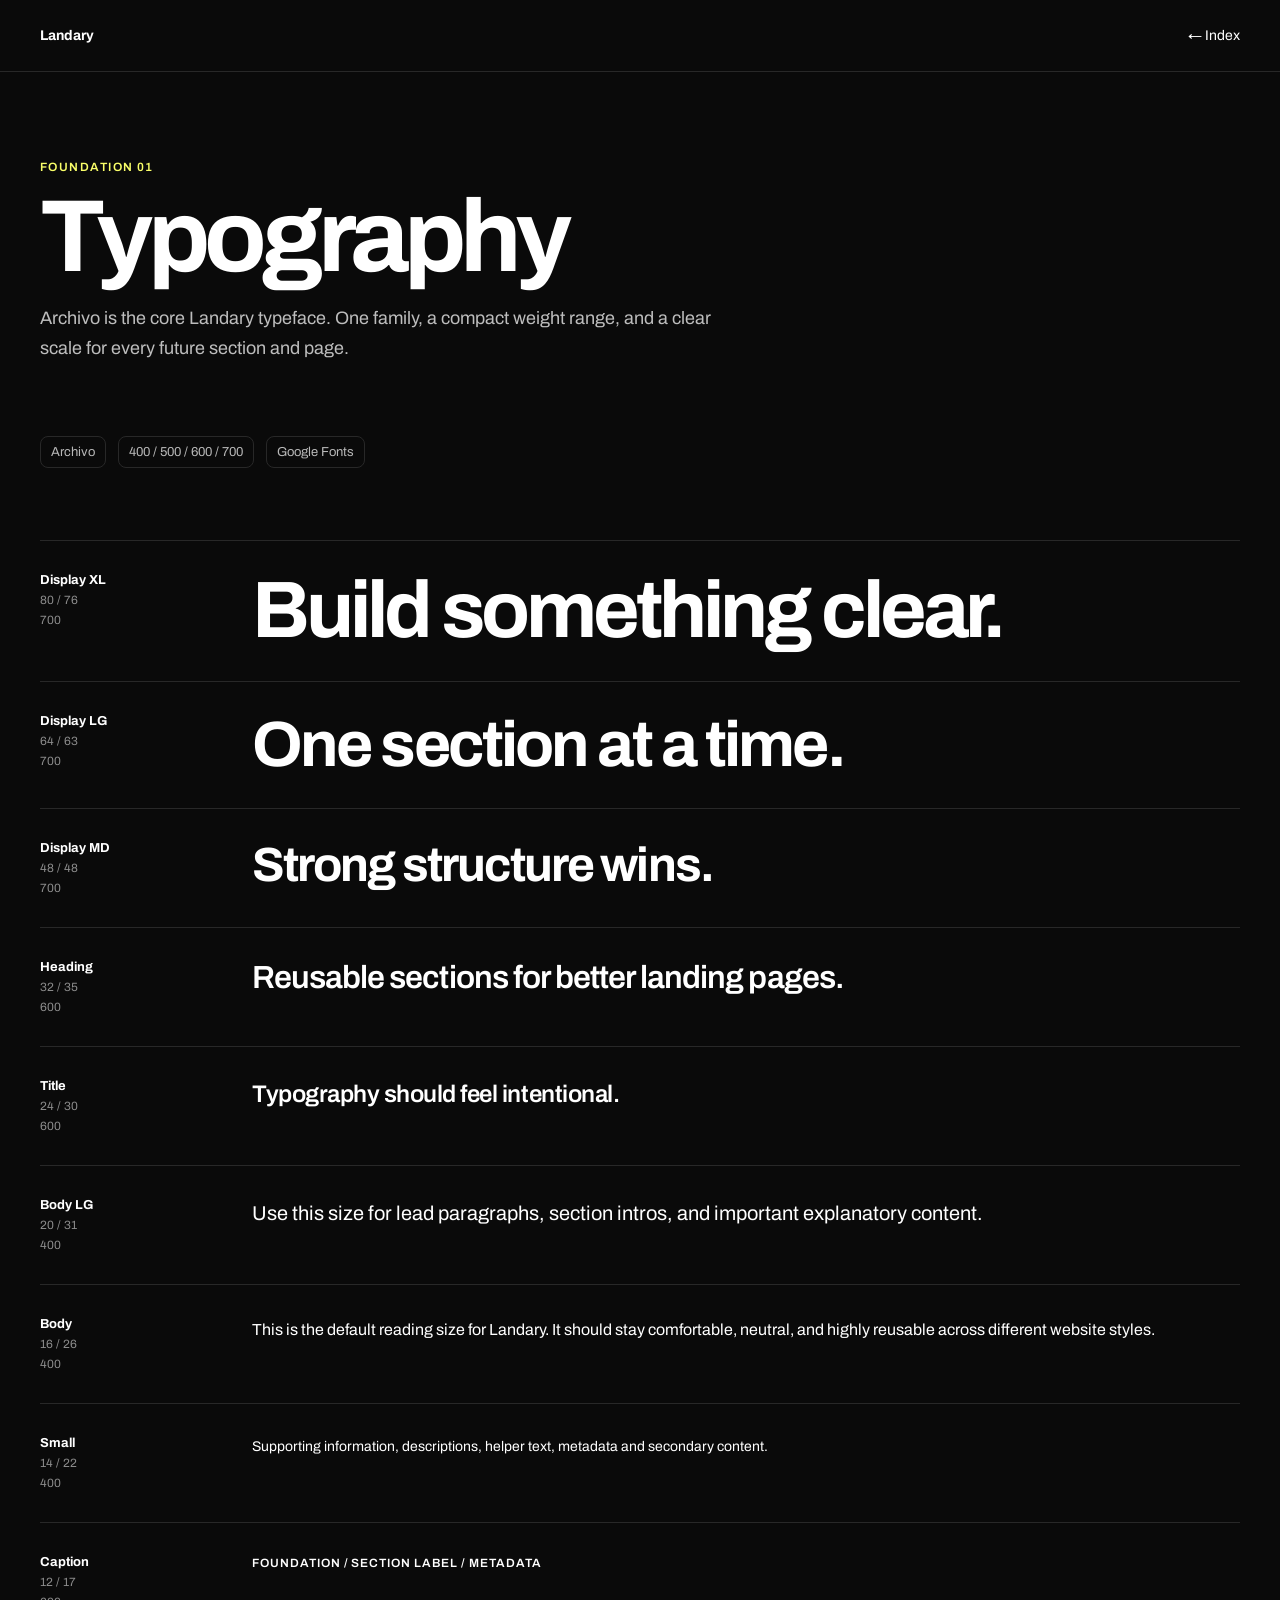
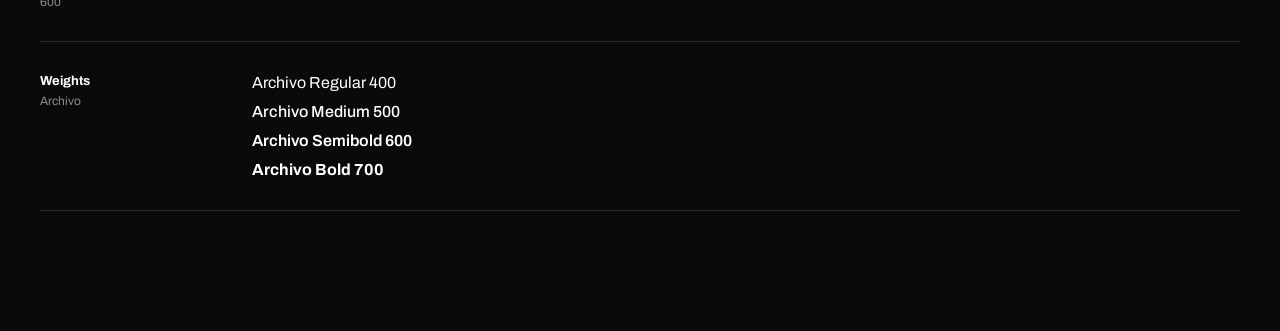
==== typography.html @ 21b73876 "Add Archivo typography foundation" ====
<!doctype html>
<html lang="en">
<head>
  <meta charset="UTF-8" />
  <meta name="viewport" content="width=device-width, initial-scale=1.0" />
  <title>Landary — Typography</title>
  <style>
    @import url('https://fonts.googleapis.com/css2?family=Archivo:wght@400;500;600;700&display=swap');
    *{box-sizing:border-box}
    :root{--bg:#0a0a0a;--surface:#141414;--line:#282828;--text:#fff;--muted:#8c8c8c;--accent:#faff69}
    html,body{margin:0;background:var(--bg);color:var(--text);font-family:'Archivo',sans-serif}
    body{min-height:100vh}
    header{height:72px;display:flex;align-items:center;justify-content:space-between;padding:0 max(24px,calc((100vw - 1200px)/2));border-bottom:1px solid var(--line)}
    header a{color:var(--text);text-decoration:none;font-size:14px}
    .brand{font-weight:700}
    main{width:min(calc(100% - 48px),1200px);margin:0 auto;padding:88px 0 120px}
    .eyebrow{margin:0 0 16px;color:var(--accent);font-size:12px;font-weight:600;letter-spacing:.12em;text-transform:uppercase}
    h1{margin:0 0 20px;font-size:clamp(58px,8vw,112px);line-height:.92;letter-spacing:-.055em}
    .intro{max-width:680px;margin:0 0 72px;color:#bdbdbd;font-size:18px;line-height:1.65}
    .meta{display:flex;gap:12px;flex-wrap:wrap;margin-bottom:72px}
    .meta span{padding:8px 10px;border:1px solid var(--line);border-radius:8px;color:#b8b8b8;font-size:13px}
    .specimen{border-top:1px solid var(--line)}
    .row{display:grid;grid-template-columns:180px minmax(0,1fr);gap:32px;padding:32px 0;border-bottom:1px solid var(--line)}
    .label{display:grid;align-content:start;gap:6px;color:var(--muted);font-size:12px}
    .label strong{color:#fff;font-size:13px}
    .display-xl{font-size:80px;line-height:.95;letter-spacing:-.05em;font-weight:700}
    .display-lg{font-size:64px;line-height:.98;letter-spacing:-.045em;font-weight:700}
    .display-md{font-size:48px;line-height:1;letter-spacing:-.04em;font-weight:700}
    .heading{font-size:32px;line-height:1.1;letter-spacing:-.03em;font-weight:600}
    .title{font-size:24px;line-height:1.25;letter-spacing:-.02em;font-weight:600}
    .body-lg{font-size:20px;line-height:1.55;font-weight:400}
    .body{font-size:16px;line-height:1.6;font-weight:400}
    .small{font-size:14px;line-height:1.55;font-weight:400}
    .caption{font-size:12px;line-height:1.4;font-weight:600;letter-spacing:.08em;text-transform:uppercase}
    .weights{display:grid;gap:12px}
    .weights span:nth-child(1){font-weight:400}.weights span:nth-child(2){font-weight:500}.weights span:nth-child(3){font-weight:600}.weights span:nth-child(4){font-weight:700}
    @media(max-width:700px){main{width:min(calc(100% - 32px),1200px);padding-top:64px}.row{grid-template-columns:1fr;gap:16px}.display-xl{font-size:52px}.display-lg{font-size:44px}.display-md{font-size:38px}}
  </style>
</head>
<body>
  <header><a class="brand" href="./">Landary</a><a href="./">← Index</a></header>
  <main>
    <p class="eyebrow">Foundation 01</p>
    <h1>Typography</h1>
    <p class="intro">Archivo is the core Landary typeface. One family, a compact weight range, and a clear scale for every future section and page.</p>
    <div class="meta"><span>Archivo</span><span>400 / 500 / 600 / 700</span><span>Google Fonts</span></div>
    <section class="specimen">
      <div class="row"><div class="label"><strong>Display XL</strong><span>80 / 76</span><span>700</span></div><div class="display-xl">Build something clear.</div></div>
      <div class="row"><div class="label"><strong>Display LG</strong><span>64 / 63</span><span>700</span></div><div class="display-lg">One section at a time.</div></div>
      <div class="row"><div class="label"><strong>Display MD</strong><span>48 / 48</span><span>700</span></div><div class="display-md">Strong structure wins.</div></div>
      <div class="row"><div class="label"><strong>Heading</strong><span>32 / 35</span><span>600</span></div><div class="heading">Reusable sections for better landing pages.</div></div>
      <div class="row"><div class="label"><strong>Title</strong><span>24 / 30</span><span>600</span></div><div class="title">Typography should feel intentional.</div></div>
      <div class="row"><div class="label"><strong>Body LG</strong><span>20 / 31</span><span>400</span></div><div class="body-lg">Use this size for lead paragraphs, section intros, and important explanatory content.</div></div>
      <div class="row"><div class="label"><strong>Body</strong><span>16 / 26</span><span>400</span></div><div class="body">This is the default reading size for Landary. It should stay comfortable, neutral, and highly reusable across different website styles.</div></div>
      <div class="row"><div class="label"><strong>Small</strong><span>14 / 22</span><span>400</span></div><div class="small">Supporting information, descriptions, helper text, metadata and secondary content.</div></div>
      <div class="row"><div class="label"><strong>Caption</strong><span>12 / 17</span><span>600</span></div><div class="caption">Foundation / Section label / Metadata</div></div>
      <div class="row"><div class="label"><strong>Weights</strong><span>Archivo</span></div><div class="weights"><span>Archivo Regular 400</span><span>Archivo Medium 500</span><span>Archivo Semibold 600</span><span>Archivo Bold 700</span></div></div>
    </section>
  </main>
</body>
</html>
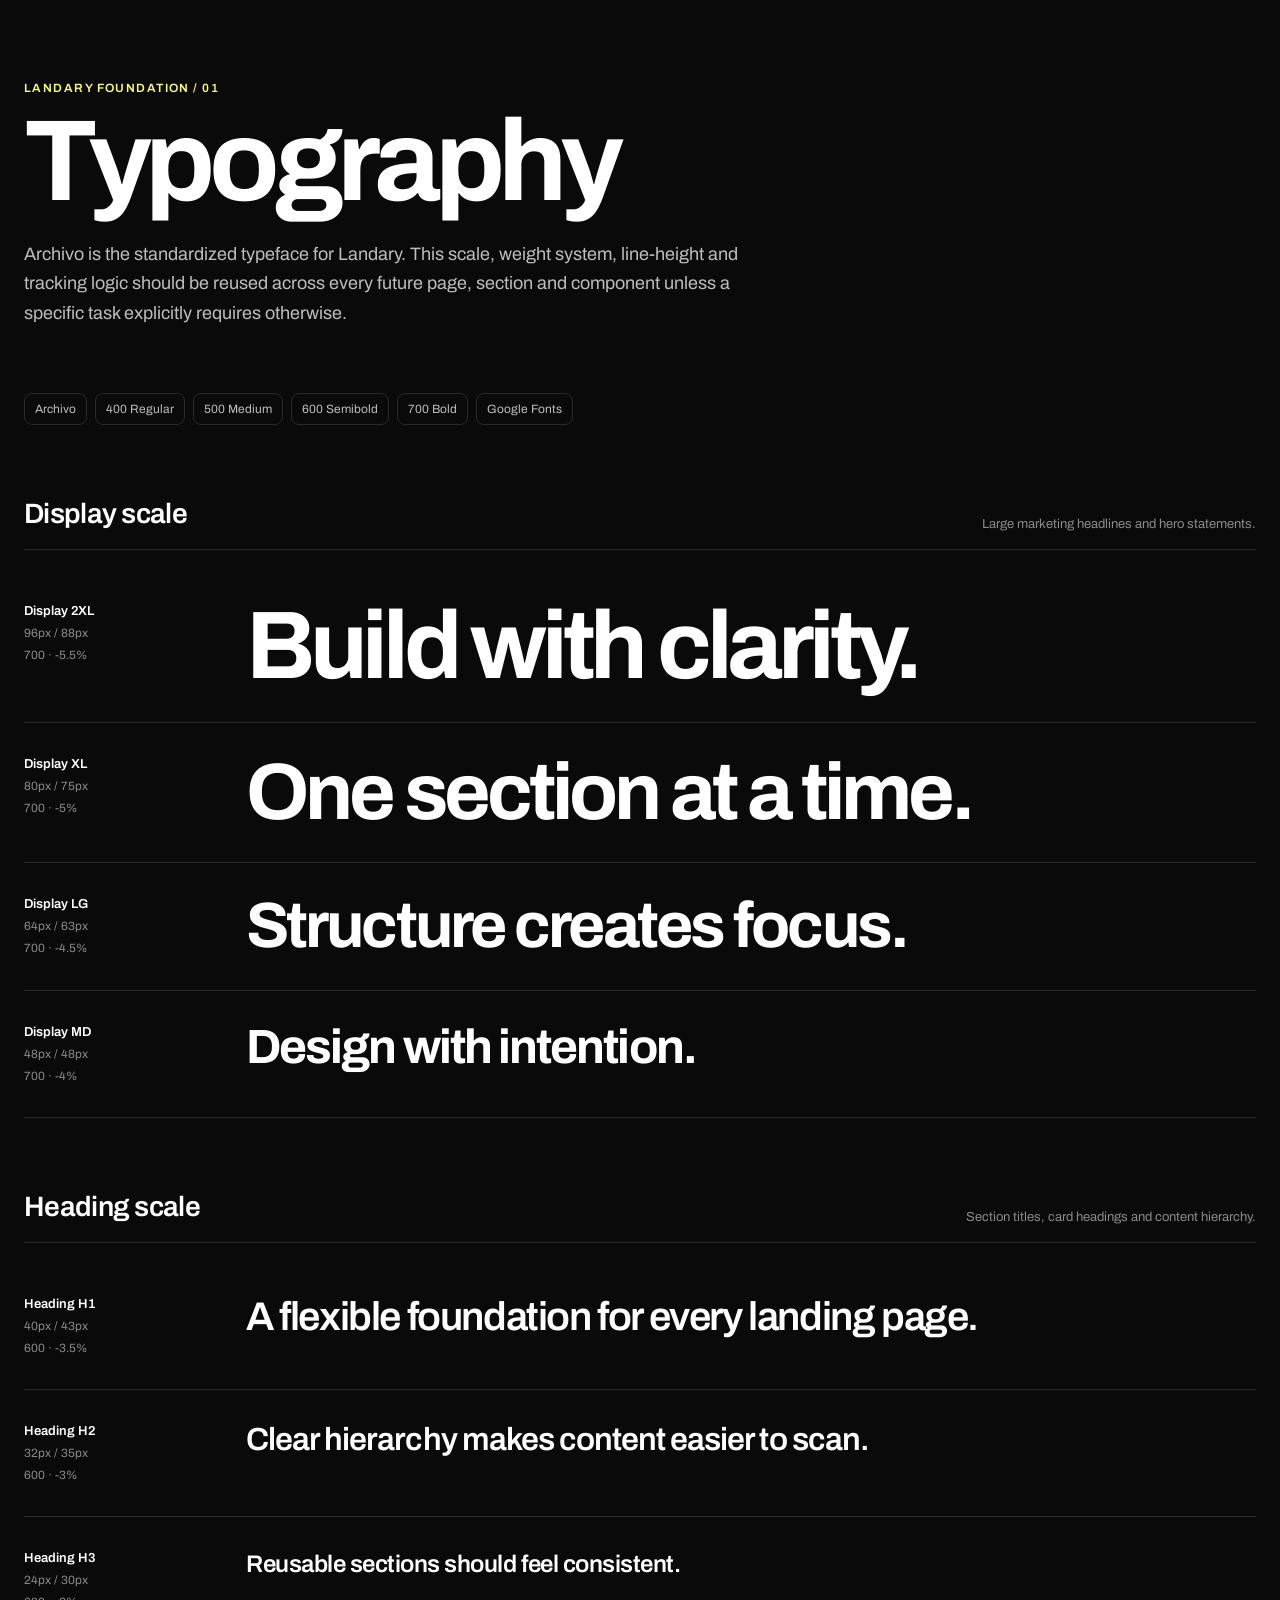
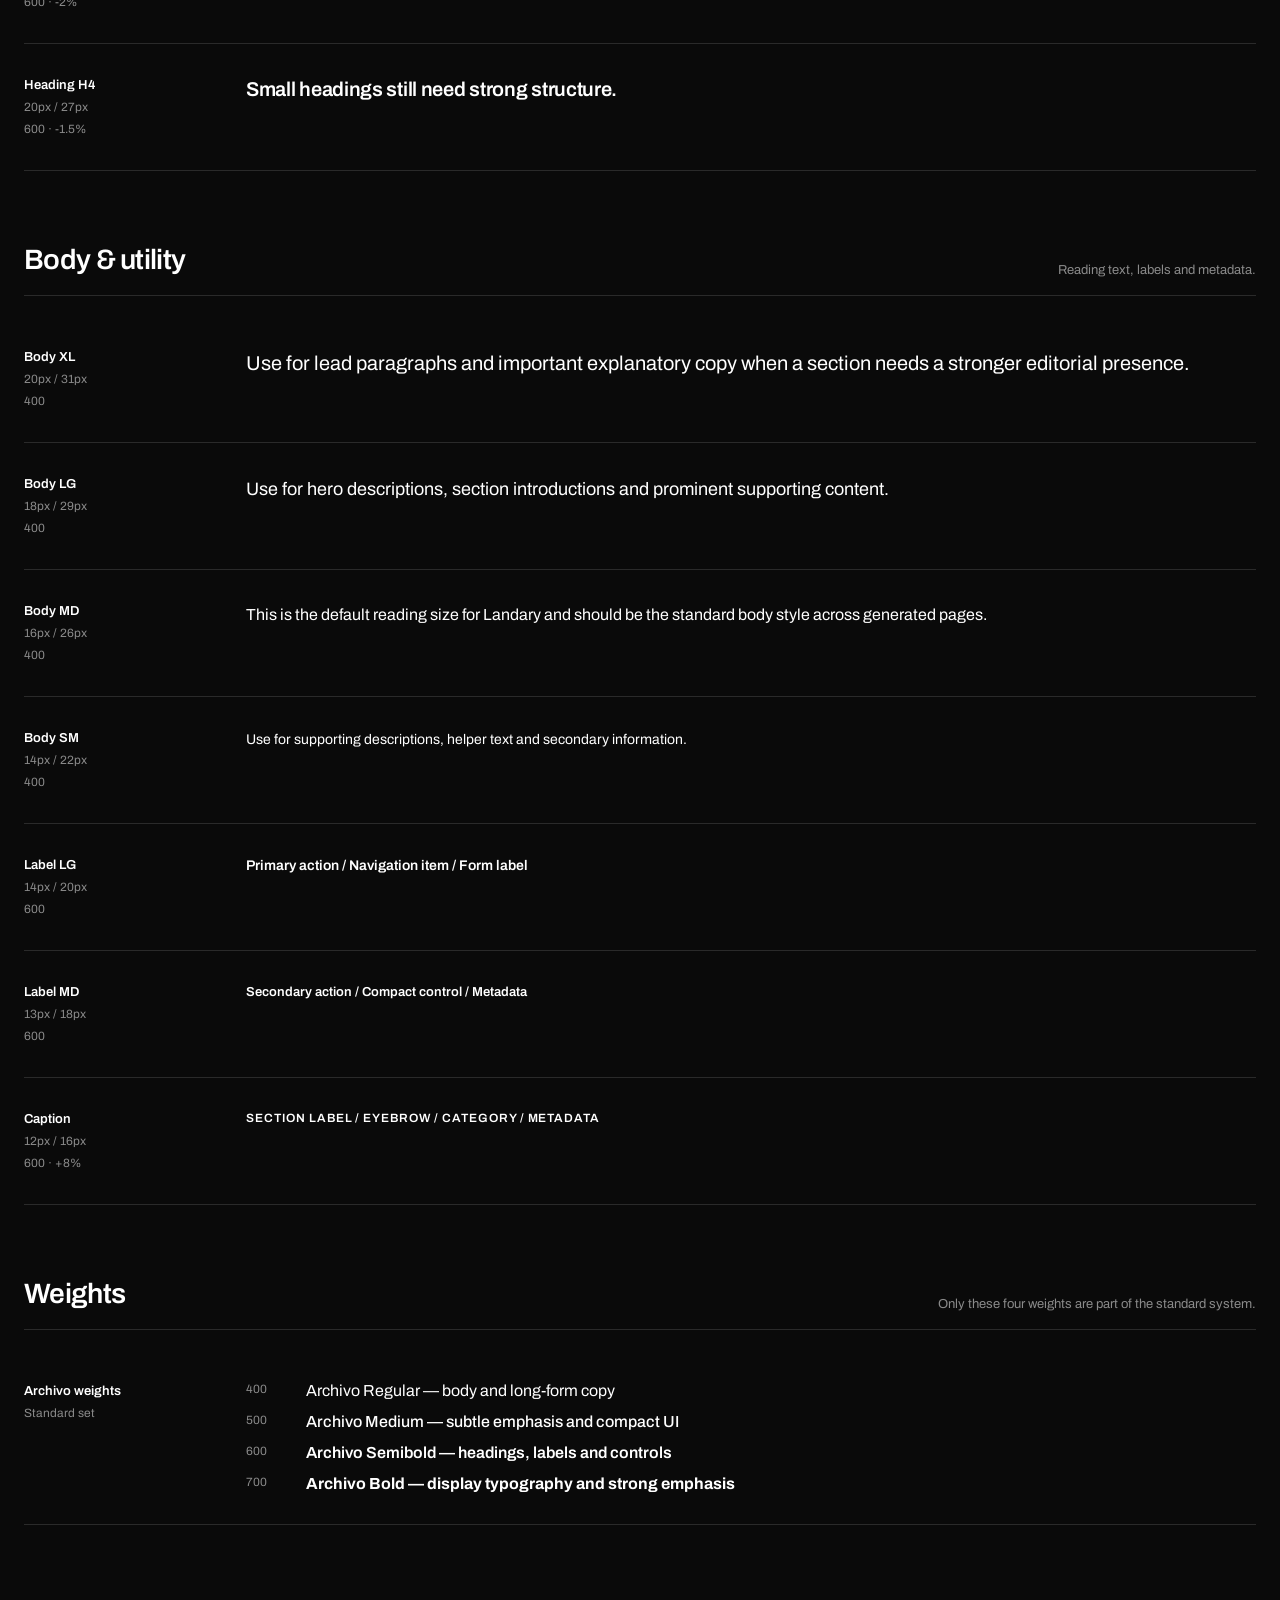
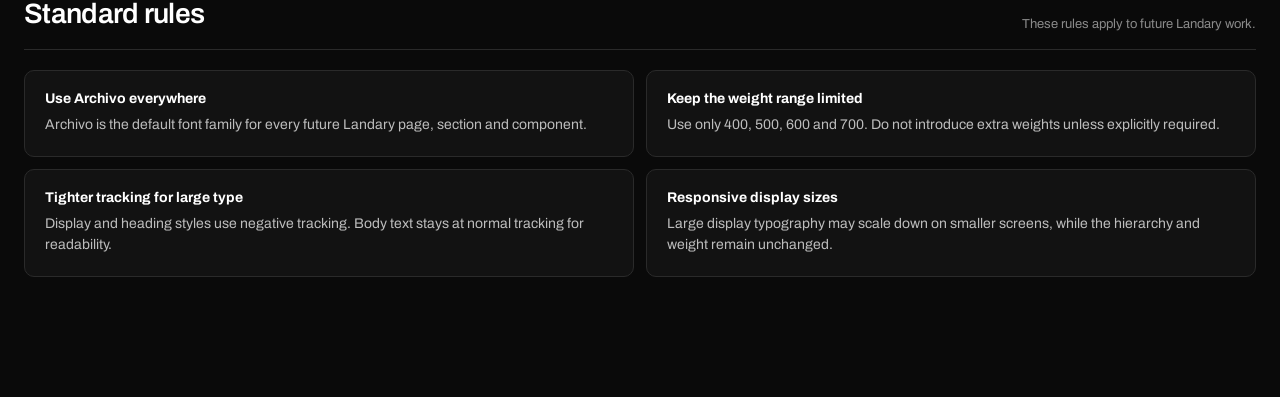
==== commit 656aeacf: "Add standardized Archivo typography foundation" ====
--- a/typography.html
+++ b/typography.html
@@ -1,61 +1,50 @@
 <!doctype html>
 <html lang="en">
 <head>
-  <meta charset="UTF-8" />
-  <meta name="viewport" content="width=device-width, initial-scale=1.0" />
-  <title>Landary — Typography</title>
-  <style>
-    @import url('https://fonts.googleapis.com/css2?family=Archivo:wght@400;500;600;700&display=swap');
-    *{box-sizing:border-box}
-    :root{--bg:#0a0a0a;--surface:#141414;--line:#282828;--text:#fff;--muted:#8c8c8c;--accent:#faff69}
-    html,body{margin:0;background:var(--bg);color:var(--text);font-family:'Archivo',sans-serif}
-    body{min-height:100vh}
-    header{height:72px;display:flex;align-items:center;justify-content:space-between;padding:0 max(24px,calc((100vw - 1200px)/2));border-bottom:1px solid var(--line)}
-    header a{color:var(--text);text-decoration:none;font-size:14px}
-    .brand{font-weight:700}
-    main{width:min(calc(100% - 48px),1200px);margin:0 auto;padding:88px 0 120px}
-    .eyebrow{margin:0 0 16px;color:var(--accent);font-size:12px;font-weight:600;letter-spacing:.12em;text-transform:uppercase}
-    h1{margin:0 0 20px;font-size:clamp(58px,8vw,112px);line-height:.92;letter-spacing:-.055em}
-    .intro{max-width:680px;margin:0 0 72px;color:#bdbdbd;font-size:18px;line-height:1.65}
-    .meta{display:flex;gap:12px;flex-wrap:wrap;margin-bottom:72px}
-    .meta span{padding:8px 10px;border:1px solid var(--line);border-radius:8px;color:#b8b8b8;font-size:13px}
-    .specimen{border-top:1px solid var(--line)}
-    .row{display:grid;grid-template-columns:180px minmax(0,1fr);gap:32px;padding:32px 0;border-bottom:1px solid var(--line)}
-    .label{display:grid;align-content:start;gap:6px;color:var(--muted);font-size:12px}
-    .label strong{color:#fff;font-size:13px}
-    .display-xl{font-size:80px;line-height:.95;letter-spacing:-.05em;font-weight:700}
-    .display-lg{font-size:64px;line-height:.98;letter-spacing:-.045em;font-weight:700}
-    .display-md{font-size:48px;line-height:1;letter-spacing:-.04em;font-weight:700}
-    .heading{font-size:32px;line-height:1.1;letter-spacing:-.03em;font-weight:600}
-    .title{font-size:24px;line-height:1.25;letter-spacing:-.02em;font-weight:600}
-    .body-lg{font-size:20px;line-height:1.55;font-weight:400}
-    .body{font-size:16px;line-height:1.6;font-weight:400}
-    .small{font-size:14px;line-height:1.55;font-weight:400}
-    .caption{font-size:12px;line-height:1.4;font-weight:600;letter-spacing:.08em;text-transform:uppercase}
-    .weights{display:grid;gap:12px}
-    .weights span:nth-child(1){font-weight:400}.weights span:nth-child(2){font-weight:500}.weights span:nth-child(3){font-weight:600}.weights span:nth-child(4){font-weight:700}
-    @media(max-width:700px){main{width:min(calc(100% - 32px),1200px);padding-top:64px}.row{grid-template-columns:1fr;gap:16px}.display-xl{font-size:52px}.display-lg{font-size:44px}.display-md{font-size:38px}}
-  </style>
+<meta charset="UTF-8">
+<meta name="viewport" content="width=device-width,initial-scale=1">
+<title>Landary — Typography Foundation</title>
+<link rel="preconnect" href="https://fonts.googleapis.com">
+<link rel="preconnect" href="https://fonts.gstatic.com" crossorigin>
+<link href="https://fonts.googleapis.com/css2?family=Archivo:wght@400;500;600;700&display=swap" rel="stylesheet">
+<style>
+*{box-sizing:border-box}:root{--font:'Archivo',sans-serif;--bg:#0a0a0a;--surface:#121212;--line:#2a2a2a;--text:#fff;--muted:#8a8a8a;--soft:#bdbdbd;--accent:#faff69;--max:1240px}html,body{margin:0;background:var(--bg);color:var(--text);font-family:var(--font)}main{width:min(calc(100% - 48px),var(--max));margin:auto;padding:80px 0 120px}.eyebrow{margin:0 0 14px;color:var(--accent);font-size:12px;line-height:16px;font-weight:600;letter-spacing:.12em;text-transform:uppercase}h1{margin:0;font-size:clamp(64px,9vw,120px);line-height:.9;font-weight:700;letter-spacing:-.055em}.intro{max-width:720px;margin:26px 0 64px;color:var(--soft);font-size:18px;line-height:1.65}.meta{display:flex;gap:8px;flex-wrap:wrap;margin-bottom:72px}.meta span{padding:8px 10px;border:1px solid var(--line);border-radius:8px;color:var(--soft);font-size:12px}.section-title{display:flex;align-items:end;justify-content:space-between;gap:24px;margin:72px 0 20px;padding-bottom:18px;border-bottom:1px solid var(--line)}.section-title h2{margin:0;font-size:28px;line-height:34px;font-weight:600;letter-spacing:-.025em}.section-title p{margin:0;color:var(--muted);font-size:13px}.type-row{display:grid;grid-template-columns:190px minmax(0,1fr);gap:32px;padding:32px 0;border-bottom:1px solid var(--line)}.spec{display:grid;align-content:start;gap:5px;color:var(--muted);font-size:12px;line-height:17px}.spec strong{color:var(--text);font-size:13px;line-height:18px;font-weight:600}.display-2xl{font-size:96px;line-height:.92;font-weight:700;letter-spacing:-.055em}.display-xl{font-size:80px;line-height:.94;font-weight:700;letter-spacing:-.05em}.display-lg{font-size:64px;line-height:.98;font-weight:700;letter-spacing:-.045em}.display-md{font-size:48px;line-height:1;font-weight:700;letter-spacing:-.04em}.h1{font-size:40px;line-height:1.08;font-weight:600;letter-spacing:-.035em}.h2{font-size:32px;line-height:1.1;font-weight:600;letter-spacing:-.03em}.h3{font-size:24px;line-height:1.25;font-weight:600;letter-spacing:-.02em}.h4{font-size:20px;line-height:1.35;font-weight:600;letter-spacing:-.015em}.body-xl{font-size:20px;line-height:1.55}.body-lg{font-size:18px;line-height:1.6}.body-md{font-size:16px;line-height:1.6}.body-sm{font-size:14px;line-height:1.55}.label-lg{font-size:14px;line-height:20px;font-weight:600}.label-md{font-size:13px;line-height:18px;font-weight:600}.caption{font-size:12px;line-height:16px;font-weight:600;letter-spacing:.08em;text-transform:uppercase}.weights{display:grid;gap:14px}.weights div{display:flex;gap:18px}.weights code{width:42px;color:var(--muted);font-family:var(--font);font-size:12px}.w400{font-weight:400}.w500{font-weight:500}.w600{font-weight:600}.w700{font-weight:700}.rules{display:grid;grid-template-columns:repeat(2,minmax(0,1fr));gap:12px}.rule{padding:20px;border:1px solid var(--line);border-radius:10px;background:var(--surface)}.rule strong{display:block;margin-bottom:8px;font-size:14px}.rule p{margin:0;color:var(--soft);font-size:14px;line-height:1.55}@media(max-width:760px){main{width:min(calc(100% - 32px),var(--max));padding:56px 0 88px}.type-row{grid-template-columns:1fr;gap:16px}.display-2xl{font-size:60px}.display-xl{font-size:52px}.display-lg{font-size:44px}.display-md{font-size:38px}.rules{grid-template-columns:1fr}.section-title{display:grid;align-items:start}}
+</style>
 </head>
 <body>
-  <header><a class="brand" href="./">Landary</a><a href="./">← Index</a></header>
-  <main>
-    <p class="eyebrow">Foundation 01</p>
-    <h1>Typography</h1>
-    <p class="intro">Archivo is the core Landary typeface. One family, a compact weight range, and a clear scale for every future section and page.</p>
-    <div class="meta"><span>Archivo</span><span>400 / 500 / 600 / 700</span><span>Google Fonts</span></div>
-    <section class="specimen">
-      <div class="row"><div class="label"><strong>Display XL</strong><span>80 / 76</span><span>700</span></div><div class="display-xl">Build something clear.</div></div>
-      <div class="row"><div class="label"><strong>Display LG</strong><span>64 / 63</span><span>700</span></div><div class="display-lg">One section at a time.</div></div>
-      <div class="row"><div class="label"><strong>Display MD</strong><span>48 / 48</span><span>700</span></div><div class="display-md">Strong structure wins.</div></div>
-      <div class="row"><div class="label"><strong>Heading</strong><span>32 / 35</span><span>600</span></div><div class="heading">Reusable sections for better landing pages.</div></div>
-      <div class="row"><div class="label"><strong>Title</strong><span>24 / 30</span><span>600</span></div><div class="title">Typography should feel intentional.</div></div>
-      <div class="row"><div class="label"><strong>Body LG</strong><span>20 / 31</span><span>400</span></div><div class="body-lg">Use this size for lead paragraphs, section intros, and important explanatory content.</div></div>
-      <div class="row"><div class="label"><strong>Body</strong><span>16 / 26</span><span>400</span></div><div class="body">This is the default reading size for Landary. It should stay comfortable, neutral, and highly reusable across different website styles.</div></div>
-      <div class="row"><div class="label"><strong>Small</strong><span>14 / 22</span><span>400</span></div><div class="small">Supporting information, descriptions, helper text, metadata and secondary content.</div></div>
-      <div class="row"><div class="label"><strong>Caption</strong><span>12 / 17</span><span>600</span></div><div class="caption">Foundation / Section label / Metadata</div></div>
-      <div class="row"><div class="label"><strong>Weights</strong><span>Archivo</span></div><div class="weights"><span>Archivo Regular 400</span><span>Archivo Medium 500</span><span>Archivo Semibold 600</span><span>Archivo Bold 700</span></div></div>
-    </section>
-  </main>
+<main>
+<p class="eyebrow">Landary Foundation / 01</p>
+<h1>Typography</h1>
+<p class="intro">Archivo is the standardized typeface for Landary. This scale, weight system, line-height and tracking logic should be reused across every future page, section and component unless a specific task explicitly requires otherwise.</p>
+<div class="meta"><span>Archivo</span><span>400 Regular</span><span>500 Medium</span><span>600 Semibold</span><span>700 Bold</span><span>Google Fonts</span></div>
+<div class="section-title"><h2>Display scale</h2><p>Large marketing headlines and hero statements.</p></div>
+<section>
+<div class="type-row"><div class="spec"><strong>Display 2XL</strong><span>96px / 88px</span><span>700 · -5.5%</span></div><div class="display-2xl">Build with clarity.</div></div>
+<div class="type-row"><div class="spec"><strong>Display XL</strong><span>80px / 75px</span><span>700 · -5%</span></div><div class="display-xl">One section at a time.</div></div>
+<div class="type-row"><div class="spec"><strong>Display LG</strong><span>64px / 63px</span><span>700 · -4.5%</span></div><div class="display-lg">Structure creates focus.</div></div>
+<div class="type-row"><div class="spec"><strong>Display MD</strong><span>48px / 48px</span><span>700 · -4%</span></div><div class="display-md">Design with intention.</div></div>
+</section>
+<div class="section-title"><h2>Heading scale</h2><p>Section titles, card headings and content hierarchy.</p></div>
+<section>
+<div class="type-row"><div class="spec"><strong>Heading H1</strong><span>40px / 43px</span><span>600 · -3.5%</span></div><div class="h1">A flexible foundation for every landing page.</div></div>
+<div class="type-row"><div class="spec"><strong>Heading H2</strong><span>32px / 35px</span><span>600 · -3%</span></div><div class="h2">Clear hierarchy makes content easier to scan.</div></div>
+<div class="type-row"><div class="spec"><strong>Heading H3</strong><span>24px / 30px</span><span>600 · -2%</span></div><div class="h3">Reusable sections should feel consistent.</div></div>
+<div class="type-row"><div class="spec"><strong>Heading H4</strong><span>20px / 27px</span><span>600 · -1.5%</span></div><div class="h4">Small headings still need strong structure.</div></div>
+</section>
+<div class="section-title"><h2>Body & utility</h2><p>Reading text, labels and metadata.</p></div>
+<section>
+<div class="type-row"><div class="spec"><strong>Body XL</strong><span>20px / 31px</span><span>400</span></div><div class="body-xl">Use for lead paragraphs and important explanatory copy when a section needs a stronger editorial presence.</div></div>
+<div class="type-row"><div class="spec"><strong>Body LG</strong><span>18px / 29px</span><span>400</span></div><div class="body-lg">Use for hero descriptions, section introductions and prominent supporting content.</div></div>
+<div class="type-row"><div class="spec"><strong>Body MD</strong><span>16px / 26px</span><span>400</span></div><div class="body-md">This is the default reading size for Landary and should be the standard body style across generated pages.</div></div>
+<div class="type-row"><div class="spec"><strong>Body SM</strong><span>14px / 22px</span><span>400</span></div><div class="body-sm">Use for supporting descriptions, helper text and secondary information.</div></div>
+<div class="type-row"><div class="spec"><strong>Label LG</strong><span>14px / 20px</span><span>600</span></div><div class="label-lg">Primary action / Navigation item / Form label</div></div>
+<div class="type-row"><div class="spec"><strong>Label MD</strong><span>13px / 18px</span><span>600</span></div><div class="label-md">Secondary action / Compact control / Metadata</div></div>
+<div class="type-row"><div class="spec"><strong>Caption</strong><span>12px / 16px</span><span>600 · +8%</span></div><div class="caption">Section label / Eyebrow / Category / Metadata</div></div>
+</section>
+<div class="section-title"><h2>Weights</h2><p>Only these four weights are part of the standard system.</p></div>
+<div class="type-row"><div class="spec"><strong>Archivo weights</strong><span>Standard set</span></div><div class="weights"><div><code>400</code><span class="w400">Archivo Regular — body and long-form copy</span></div><div><code>500</code><span class="w500">Archivo Medium — subtle emphasis and compact UI</span></div><div><code>600</code><span class="w600">Archivo Semibold — headings, labels and controls</span></div><div><code>700</code><span class="w700">Archivo Bold — display typography and strong emphasis</span></div></div></div>
+<div class="section-title"><h2>Standard rules</h2><p>These rules apply to future Landary work.</p></div>
+<div class="rules"><div class="rule"><strong>Use Archivo everywhere</strong><p>Archivo is the default font family for every future Landary page, section and component.</p></div><div class="rule"><strong>Keep the weight range limited</strong><p>Use only 400, 500, 600 and 700. Do not introduce extra weights unless explicitly required.</p></div><div class="rule"><strong>Tighter tracking for large type</strong><p>Display and heading styles use negative tracking. Body text stays at normal tracking for readability.</p></div><div class="rule"><strong>Responsive display sizes</strong><p>Large display typography may scale down on smaller screens, while the hierarchy and weight remain unchanged.</p></div></div>
+</main>
 </body>
-</html>
+</html>
